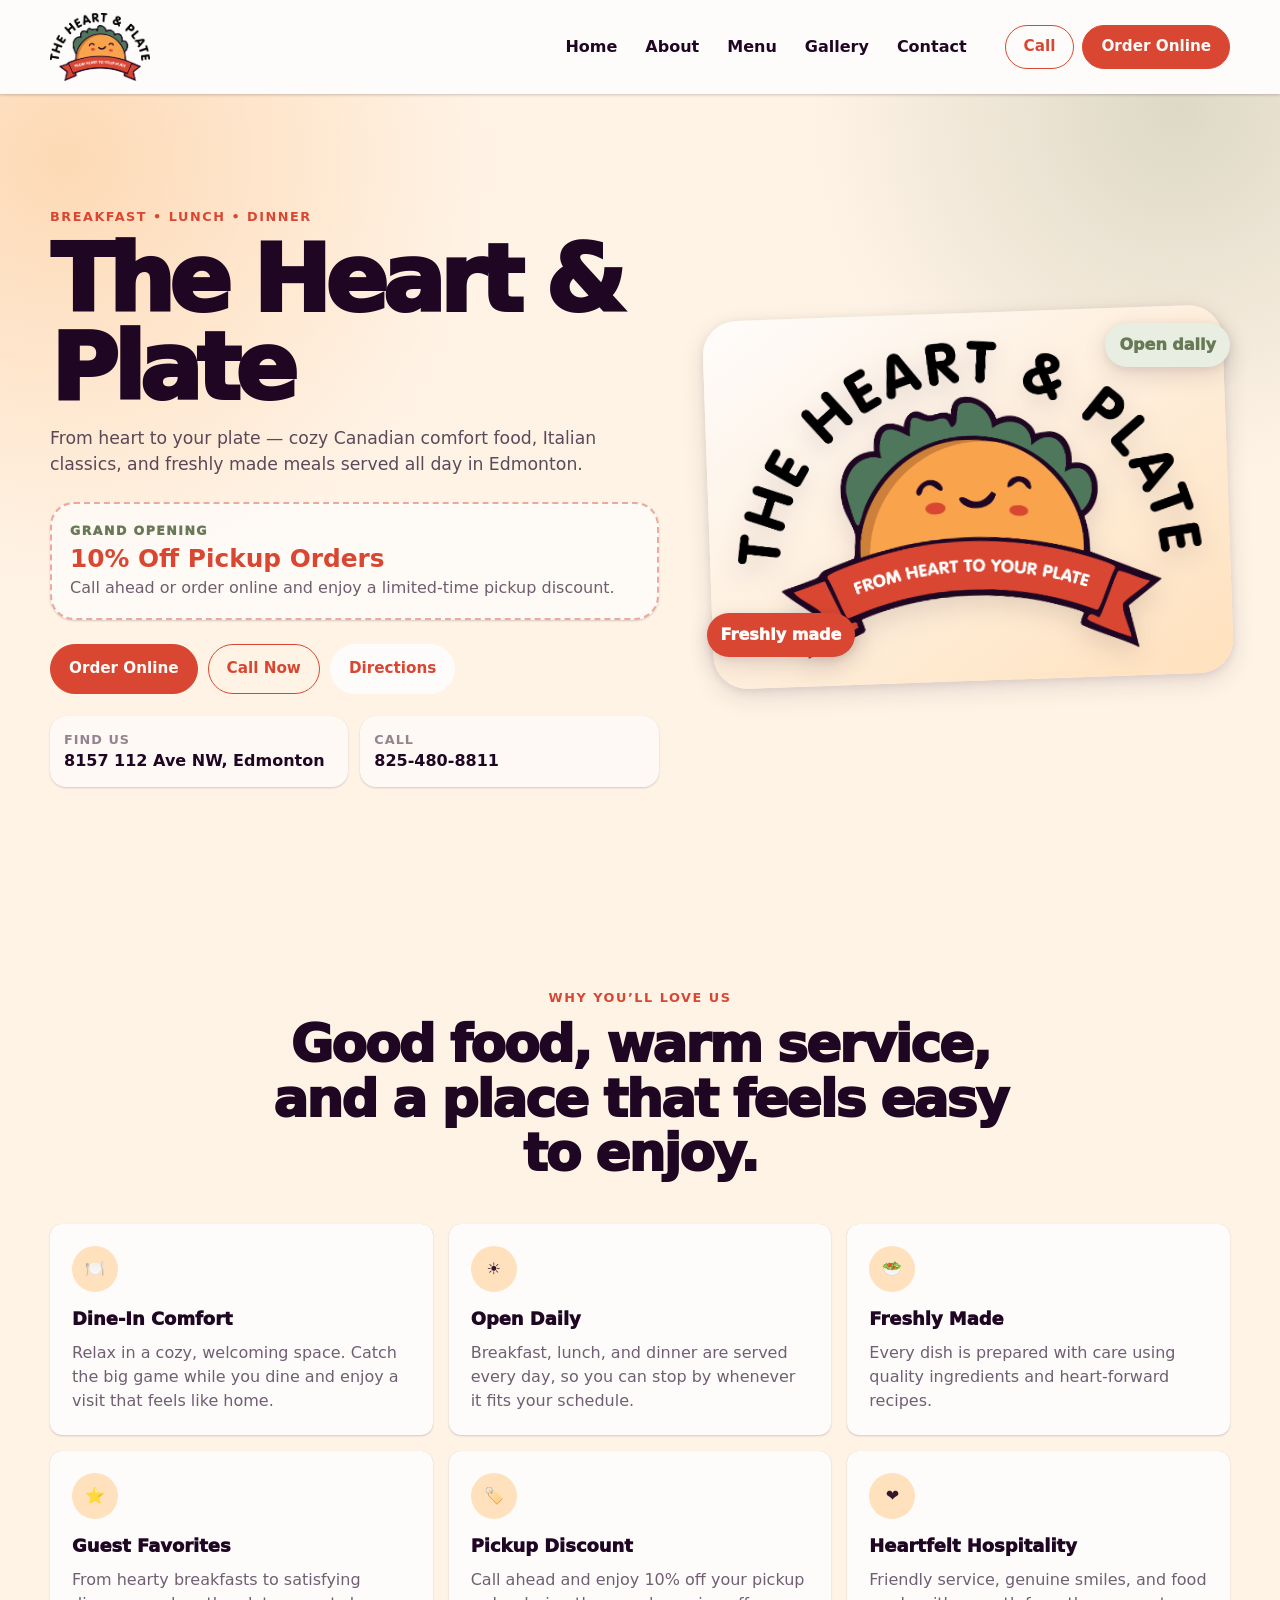
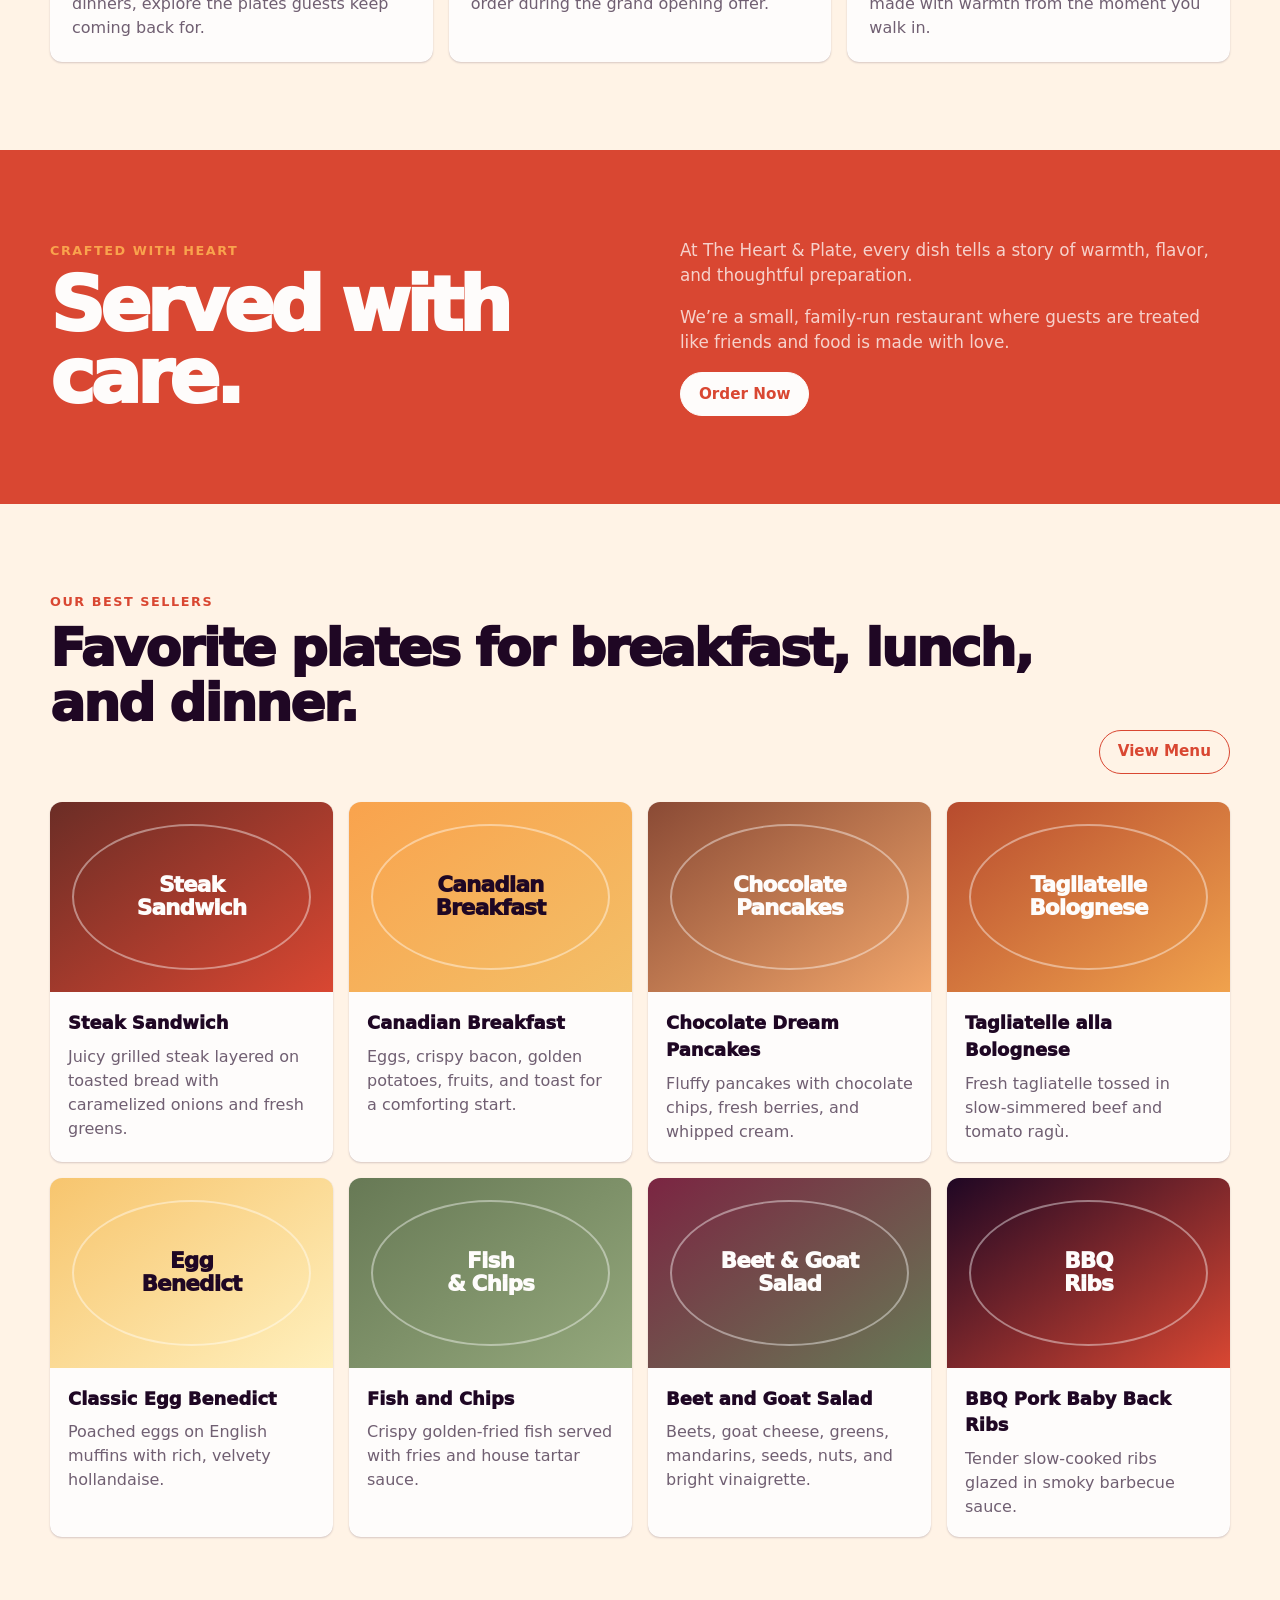
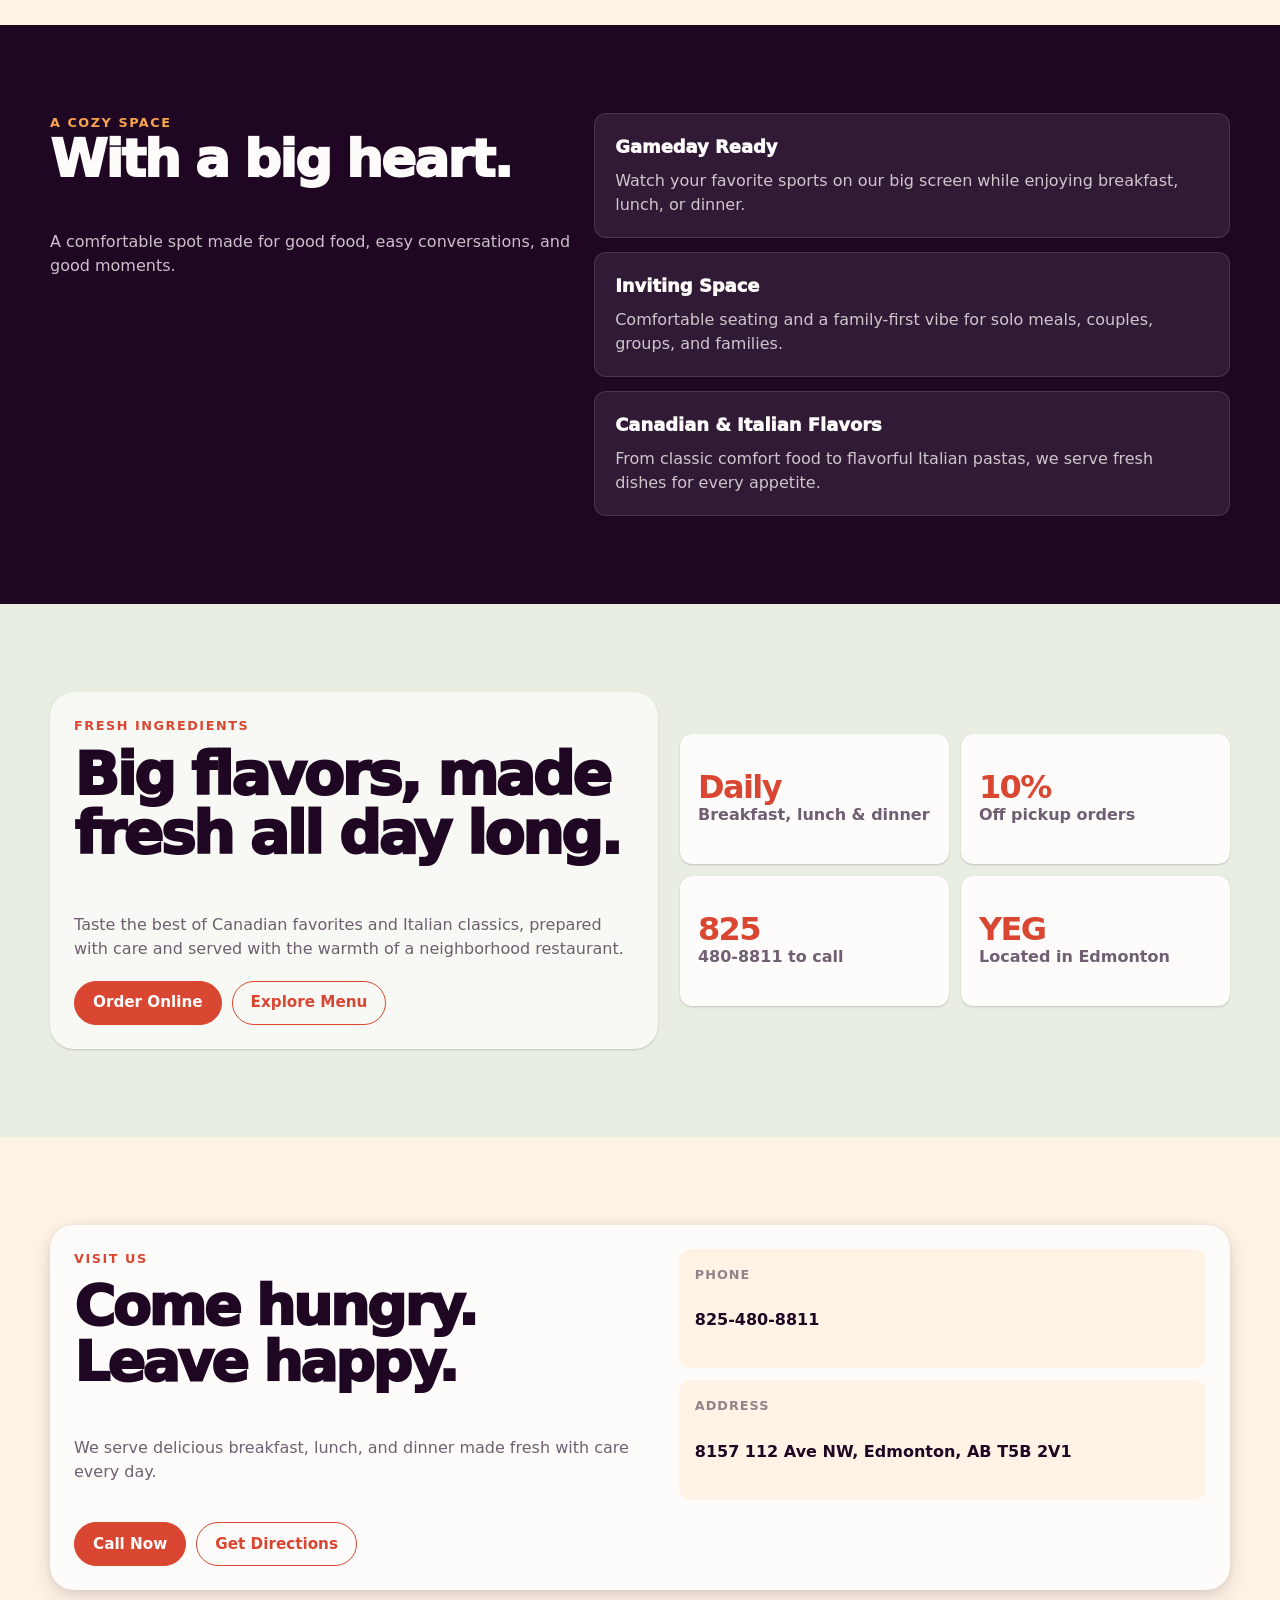
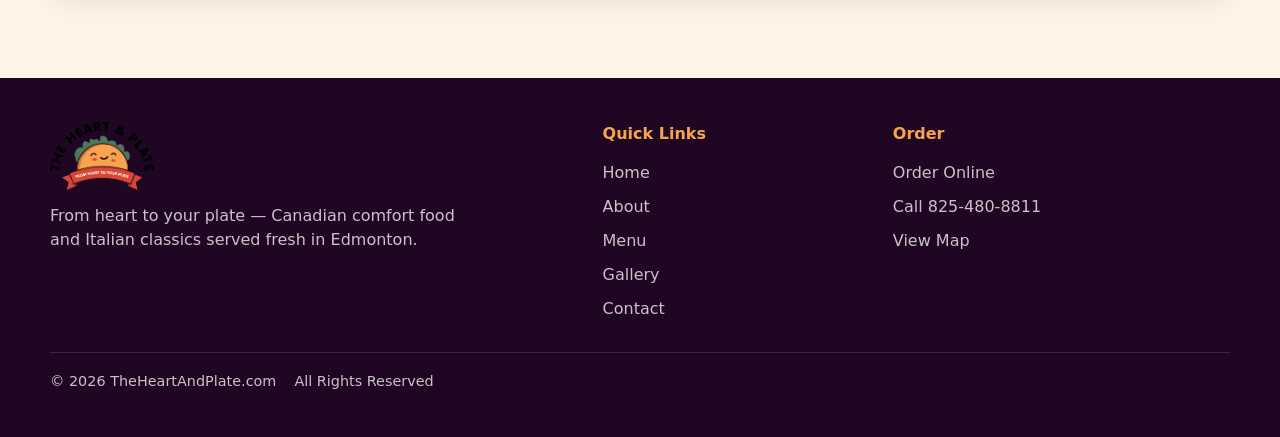
==== index.html @ 760242aa "Add files via upload" ====
<!doctype html>
<html lang="en">
<head>
  <meta charset="utf-8">
  <meta name="viewport" content="width=device-width, initial-scale=1">
  <title>The Heart & Plate | Breakfast, Lunch & Dinner in Edmonton</title>
  <meta name="description" content="The Heart & Plate is a warm family-run Edmonton restaurant serving breakfast, lunch, dinner, Canadian comfort food and Italian classics. Order online or call 825-480-8811.">
  <meta name="theme-color" content="#D94732">

  <meta property="og:title" content="The Heart & Plate | From Heart to Your Plate">
  <meta property="og:description" content="Breakfast, lunch and dinner made fresh daily in Edmonton. Enjoy 10% off pickup orders for our grand opening.">
  <meta property="og:type" content="website">
  <meta property="og:image" content="assets/logo.png">

  <link rel="icon" href="assets/logo.png">
  <link rel="preload" as="image" href="assets/logo.png">
  <link rel="stylesheet" href="styles.css">
  <script src="script.js" defer></script>

  <script type="application/ld+json">
  {
    "@context": "https://schema.org",
    "@type": "Restaurant",
    "name": "The Heart & Plate",
    "url": "https://theheartandplate.com/",
    "telephone": "+1-825-480-8811",
    "address": {
      "@type": "PostalAddress",
      "streetAddress": "8157 112 Ave NW",
      "addressLocality": "Edmonton",
      "addressRegion": "AB",
      "postalCode": "T5B 2V1",
      "addressCountry": "CA"
    },
    "servesCuisine": ["Canadian", "Italian", "Breakfast", "Lunch", "Dinner"],
    "priceRange": "$$"
  }
  </script>
</head>
<body>
  <a class="skip-link" href="#main">Skip to content</a>

  <header class="site-header" data-header>
    <div class="container header-inner">
      <a class="brand" href="index.html" aria-label="The Heart and Plate home">
        <img src="assets/logo.png" alt="The Heart and Plate logo" width="112" height="76">
      </a>

      <nav class="desktop-nav" aria-label="Primary navigation">
        <a href="index.html" aria-current="page">Home</a>
        <a href="about.html">About</a>
        <a href="menu.html">Menu</a>
        <a href="gallery.html">Gallery</a>
        <a href="contact.html">Contact</a>
      </nav>

      <div class="header-actions">
        <a class="btn btn-outline hide-sm" href="tel:+18254808811">Call</a>
        <a class="btn btn-primary" href="https://theheartandplate.com/oderonline/">Order Online</a>
      </div>

      <button class="menu-toggle" type="button" aria-label="Open menu" aria-controls="mobile-menu" aria-expanded="false" data-menu-toggle>
        <span></span>
        <span></span>
        <span></span>
      </button>
    </div>

    <nav class="mobile-menu" id="mobile-menu" aria-label="Mobile navigation" data-mobile-menu>
      <a href="index.html" aria-current="page">Home</a>
      <a href="about.html">About</a>
      <a href="menu.html">Menu</a>
      <a href="gallery.html">Gallery</a>
      <a href="contact.html">Contact</a>
      <div class="mobile-menu-actions">
        <a class="btn btn-primary" href="https://theheartandplate.com/oderonline/">Order Online</a>
        <a class="btn btn-dark" href="tel:+18254808811">Call 825-480-8811</a>
      </div>
    </nav>
  </header>

  <main id="main">
    <section class="hero section-pad" aria-labelledby="hero-title">
      <div class="container hero-grid">
        <div class="hero-copy">
          <p class="eyebrow">Breakfast • Lunch • Dinner</p>
          <h1 id="hero-title">The Heart & Plate</h1>
          <p class="hero-lead">From heart to your plate — cozy Canadian comfort food, Italian classics, and freshly made meals served all day in Edmonton.</p>

          <div class="hero-offer" aria-label="Grand opening offer">
            <span class="offer-kicker">Grand Opening</span>
            <strong>10% Off Pickup Orders</strong>
            <span>Call ahead or order online and enjoy a limited-time pickup discount.</span>
          </div>

          <div class="hero-ctas">
            <a class="btn btn-primary btn-lg" href="https://theheartandplate.com/oderonline/">Order Online</a>
            <a class="btn btn-outline btn-lg" href="tel:+18254808811">Call Now</a>
            <a class="btn btn-light btn-lg" href="https://www.google.com/maps/search/?api=1&query=8157%20112%20Ave%20NW%2C%20Edmonton%2C%20AB%20T5B%202V1" target="_blank" rel="noopener">Directions</a>
          </div>

          <div class="quick-info" aria-label="Restaurant details">
            <div>
              <span>Find us</span>
              <strong>8157 112 Ave NW, Edmonton</strong>
            </div>
            <div>
              <span>Call</span>
              <strong>825-480-8811</strong>
            </div>
          </div>
        </div>

        <div class="hero-art" aria-label="The Heart and Plate restaurant brand artwork">
          <div class="logo-card">
            <img src="assets/logo.png" alt="From Heart to Your Plate logo" width="520" height="350">
          </div>
          <div class="hero-chip chip-one">Freshly made</div>
          <div class="hero-chip chip-two">Open daily</div>
        </div>
      </div>
    </section>

    <section class="love section-pad" aria-labelledby="love-title">
      <div class="container">
        <div class="section-heading center">
          <p class="eyebrow">Why You’ll Love Us</p>
          <h2 id="love-title">Good food, warm service, and a place that feels easy to enjoy.</h2>
        </div>

        <div class="feature-grid">
          <article class="feature-card">
            <span class="icon-bubble">🍽️</span>
            <h3>Dine-In Comfort</h3>
            <p>Relax in a cozy, welcoming space. Catch the big game while you dine and enjoy a visit that feels like home.</p>
          </article>
          <article class="feature-card">
            <span class="icon-bubble">☀️</span>
            <h3>Open Daily</h3>
            <p>Breakfast, lunch, and dinner are served every day, so you can stop by whenever it fits your schedule.</p>
          </article>
          <article class="feature-card">
            <span class="icon-bubble">🥗</span>
            <h3>Freshly Made</h3>
            <p>Every dish is prepared with care using quality ingredients and heart-forward recipes.</p>
          </article>
          <article class="feature-card">
            <span class="icon-bubble">⭐</span>
            <h3>Guest Favorites</h3>
            <p>From hearty breakfasts to satisfying dinners, explore the plates guests keep coming back for.</p>
          </article>
          <article class="feature-card">
            <span class="icon-bubble">🏷️</span>
            <h3>Pickup Discount</h3>
            <p>Call ahead and enjoy 10% off your pickup order during the grand opening offer.</p>
          </article>
          <article class="feature-card">
            <span class="icon-bubble">❤️</span>
            <h3>Heartfelt Hospitality</h3>
            <p>Friendly service, genuine smiles, and food made with warmth from the moment you walk in.</p>
          </article>
        </div>
      </div>
    </section>

    <section class="story-band section-pad" aria-labelledby="story-title">
      <div class="container story-grid">
        <div>
          <p class="eyebrow light">Crafted with heart</p>
          <h2 id="story-title">Served with care.</h2>
        </div>
        <div class="story-copy">
          <p>At The Heart & Plate, every dish tells a story of warmth, flavor, and thoughtful preparation.</p>
          <p>We’re a small, family-run restaurant where guests are treated like friends and food is made with love.</p>
          <a class="btn btn-on-red" href="https://theheartandplate.com/oderonline/">Order Now</a>
        </div>
      </div>
    </section>

    <section class="best-sellers section-pad" aria-labelledby="best-title">
      <div class="container">
        <div class="section-heading split">
          <div>
            <p class="eyebrow">Our Best Sellers</p>
            <h2 id="best-title">Favorite plates for breakfast, lunch, and dinner.</h2>
          </div>
          <a class="btn btn-outline" href="menu.html">View Menu</a>
        </div>

        <div class="menu-grid">
          <article class="menu-card">
            <div class="food-photo food-steak" role="img" aria-label="Steak sandwich illustration"><span>Steak<br>Sandwich</span></div>
            <div class="menu-card-body"><h3>Steak Sandwich</h3><p>Juicy grilled steak layered on toasted bread with caramelized onions and fresh greens.</p></div>
          </article>
          <article class="menu-card">
            <div class="food-photo food-breakfast" role="img" aria-label="Canadian breakfast illustration"><span>Canadian<br>Breakfast</span></div>
            <div class="menu-card-body"><h3>Canadian Breakfast</h3><p>Eggs, crispy bacon, golden potatoes, fruits, and toast for a comforting start.</p></div>
          </article>
          <article class="menu-card">
            <div class="food-photo food-pancakes" role="img" aria-label="Chocolate dream pancakes illustration"><span>Chocolate<br>Pancakes</span></div>
            <div class="menu-card-body"><h3>Chocolate Dream Pancakes</h3><p>Fluffy pancakes with chocolate chips, fresh berries, and whipped cream.</p></div>
          </article>
          <article class="menu-card">
            <div class="food-photo food-pasta" role="img" aria-label="Tagliatelle alla Bolognese illustration"><span>Tagliatelle<br>Bolognese</span></div>
            <div class="menu-card-body"><h3>Tagliatelle alla Bolognese</h3><p>Fresh tagliatelle tossed in slow-simmered beef and tomato ragù.</p></div>
          </article>
          <article class="menu-card">
            <div class="food-photo food-eggs" role="img" aria-label="Classic egg benedict illustration"><span>Egg<br>Benedict</span></div>
            <div class="menu-card-body"><h3>Classic Egg Benedict</h3><p>Poached eggs on English muffins with rich, velvety hollandaise.</p></div>
          </article>
          <article class="menu-card">
            <div class="food-photo food-fish" role="img" aria-label="Fish and chips illustration"><span>Fish<br>& Chips</span></div>
            <div class="menu-card-body"><h3>Fish and Chips</h3><p>Crispy golden-fried fish served with fries and house tartar sauce.</p></div>
          </article>
          <article class="menu-card">
            <div class="food-photo food-salad" role="img" aria-label="Beet and goat salad illustration"><span>Beet & Goat<br>Salad</span></div>
            <div class="menu-card-body"><h3>Beet and Goat Salad</h3><p>Beets, goat cheese, greens, mandarins, seeds, nuts, and bright vinaigrette.</p></div>
          </article>
          <article class="menu-card">
            <div class="food-photo food-ribs" role="img" aria-label="BBQ pork baby back ribs illustration"><span>BBQ<br>Ribs</span></div>
            <div class="menu-card-body"><h3>BBQ Pork Baby Back Ribs</h3><p>Tender slow-cooked ribs glazed in smoky barbecue sauce.</p></div>
          </article>
        </div>
      </div>
    </section>

    <section class="cozy section-pad" aria-labelledby="cozy-title">
      <div class="container cozy-grid">
        <div class="section-heading cozy-heading">
          <p class="eyebrow light">A cozy space</p>
          <h2 id="cozy-title">With a big heart.</h2>
          <p>A comfortable spot made for good food, easy conversations, and good moments.</p>
        </div>
        <div class="cozy-cards">
          <article>
            <h3>Gameday Ready</h3>
            <p>Watch your favorite sports on our big screen while enjoying breakfast, lunch, or dinner.</p>
          </article>
          <article>
            <h3>Inviting Space</h3>
            <p>Comfortable seating and a family-first vibe for solo meals, couples, groups, and families.</p>
          </article>
          <article>
            <h3>Canadian & Italian Flavors</h3>
            <p>From classic comfort food to flavorful Italian pastas, we serve fresh dishes for every appetite.</p>
          </article>
        </div>
      </div>
    </section>

    <section class="fresh section-pad" aria-labelledby="fresh-title">
      <div class="container fresh-grid">
        <div class="fresh-panel">
          <p class="eyebrow">Fresh Ingredients</p>
          <h2 id="fresh-title">Big flavors, made fresh all day long.</h2>
          <p>Taste the best of Canadian favorites and Italian classics, prepared with care and served with the warmth of a neighborhood restaurant.</p>
          <div class="fresh-actions">
            <a class="btn btn-primary" href="https://theheartandplate.com/oderonline/">Order Online</a>
            <a class="btn btn-outline" href="menu.html">Explore Menu</a>
          </div>
        </div>
        <div class="fresh-stat-grid" aria-label="Restaurant highlights">
          <div><strong>Daily</strong><span>Breakfast, lunch & dinner</span></div>
          <div><strong>10%</strong><span>Off pickup orders</span></div>
          <div><strong>825</strong><span>480-8811 to call</span></div>
          <div><strong>YEG</strong><span>Located in Edmonton</span></div>
        </div>
      </div>
    </section>

    <section class="contact section-pad" aria-labelledby="contact-title">
      <div class="container contact-card">
        <div>
          <p class="eyebrow">Visit us</p>
          <h2 id="contact-title">Come hungry. Leave happy.</h2>
          <p>We serve delicious breakfast, lunch, and dinner made fresh with care every day.</p>
        </div>
        <div class="contact-details">
          <a href="tel:+18254808811"><span>Phone</span><strong>825-480-8811</strong></a>
          <a href="https://www.google.com/maps/search/?api=1&query=8157%20112%20Ave%20NW%2C%20Edmonton%2C%20AB%20T5B%202V1" target="_blank" rel="noopener"><span>Address</span><strong>8157 112 Ave NW, Edmonton, AB T5B 2V1</strong></a>
        </div>
        <div class="contact-actions">
          <a class="btn btn-primary" href="tel:+18254808811">Call Now</a>
          <a class="btn btn-outline" href="https://www.google.com/maps/search/?api=1&query=8157%20112%20Ave%20NW%2C%20Edmonton%2C%20AB%20T5B%202V1" target="_blank" rel="noopener">Get Directions</a>
        </div>
      </div>
    </section>
  </main>

  <footer class="site-footer">
    <div class="container footer-grid">
      <div>
        <img class="footer-logo" src="assets/logo.png" alt="The Heart and Plate logo" width="112" height="76" loading="lazy">
        <p>From heart to your plate — Canadian comfort food and Italian classics served fresh in Edmonton.</p>
      </div>
      <div>
        <h2>Quick Links</h2>
        <a href="index.html">Home</a>
        <a href="about.html">About</a>
        <a href="menu.html">Menu</a>
        <a href="gallery.html">Gallery</a>
        <a href="contact.html">Contact</a>
      </div>
      <div>
        <h2>Order</h2>
        <a href="https://theheartandplate.com/oderonline/">Order Online</a>
        <a href="tel:+18254808811">Call 825-480-8811</a>
        <a href="https://www.google.com/maps/search/?api=1&query=8157%20112%20Ave%20NW%2C%20Edmonton%2C%20AB%20T5B%202V1" target="_blank" rel="noopener">View Map</a>
      </div>
    </div>
    <div class="container footer-bottom">
      <span>© <span data-year></span> TheHeartAndPlate.com</span>
      <span>All Rights Reserved</span>
    </div>
  </footer>

  <div class="mobile-cta" aria-label="Quick mobile actions">
    <a href="tel:+18254808811">Call</a>
    <a class="mobile-cta-primary" href="https://theheartandplate.com/oderonline/">Order</a>
    <a href="https://www.google.com/maps/search/?api=1&query=8157%20112%20Ave%20NW%2C%20Edmonton%2C%20AB%20T5B%202V1" target="_blank" rel="noopener">Directions</a>
  </div>
</body>
</html>
---- styles.css ----
:root {
  --ribbon-red: #D94732;
  --ribbon-red-dark: #BF3828;
  --taco-orange: #F9A34D;
  --toasted-orange: #DD8C38;
  --soft-taco: #FFE1BD;
  --deep-plum: #1F0724;
  --leaf-green: #677955;
  --fresh-mint: #E8EFE2;
  --plate-cream: #FFF3E6;
  --warm-white: #FEFCFB;
  --text-main: rgba(31, 7, 36, 0.92);
  --text-soft: rgba(31, 7, 36, 0.64);
  --text-muted: rgba(31, 7, 36, 0.48);
  --white-soft: rgba(255, 252, 251, 0.76);
  --radius-card: 12px;
  --radius-large: 24px;
  --radius-pill: 50px;
  --shadow-card: 0 0 0.5px rgba(31, 7, 36, 0.16), 0 1px 2px rgba(31, 7, 36, 0.18);
  --shadow-lift: 0 8px 24px rgba(31, 7, 36, 0.12), 0 2px 8px rgba(31, 7, 36, 0.08);
  --shadow-header: 0 1px 3px rgba(31, 7, 36, 0.10), 0 2px 2px rgba(31, 7, 36, 0.06), 0 0 2px rgba(31, 7, 36, 0.07);
  --container: 1180px;
  --gutter: 16px;
  --header-height: 72px;
}

* { box-sizing: border-box; }
html { scroll-behavior: smooth; }
body {
  margin: 0;
  font-family: "Nunito Sans", Inter, ui-sans-serif, system-ui, -apple-system, BlinkMacSystemFont, "Segoe UI", sans-serif;
  color: var(--text-main);
  background: var(--plate-cream);
  line-height: 1.5;
  padding-bottom: 74px;
}
img { max-width: 100%; height: auto; display: block; }
a { color: inherit; text-decoration: none; }
p, h1, h2, h3 { margin-top: 0; }
p { color: var(--text-soft); }

.skip-link {
  position: fixed;
  top: 10px;
  left: 10px;
  z-index: 999;
  background: var(--deep-plum);
  color: var(--warm-white);
  padding: 10px 14px;
  border-radius: 8px;
  transform: translateY(-130%);
}
.skip-link:focus { transform: translateY(0); }

.container { width: min(100% - (var(--gutter) * 2), var(--container)); margin-inline: auto; }
.section-pad { padding: 56px 0; }
.center { text-align: center; max-width: 760px; margin-inline: auto; }
.eyebrow {
  margin: 0 0 10px;
  color: var(--ribbon-red);
  font-size: 0.8rem;
  font-weight: 900;
  letter-spacing: 0.12em;
  text-transform: uppercase;
}
.eyebrow.light { color: var(--taco-orange); }

.site-header {
  position: sticky;
  top: 0;
  z-index: 100;
  background: rgba(254, 252, 251, 0.94);
  backdrop-filter: blur(10px);
  box-shadow: var(--shadow-header);
}
.header-inner {
  min-height: var(--header-height);
  display: flex;
  align-items: center;
  justify-content: space-between;
  gap: 14px;
}
.brand { display: inline-flex; align-items: center; flex: 0 0 auto; }
.brand img { width: 88px; height: auto; }
.desktop-nav, .header-actions { display: none; }
.menu-toggle {
  width: 46px;
  height: 46px;
  border: 1px solid rgba(31, 7, 36, 0.14);
  border-radius: 50%;
  background: var(--warm-white);
  display: grid;
  place-content: center;
  gap: 5px;
  box-shadow: var(--shadow-card);
  cursor: pointer;
}
.menu-toggle span {
  display: block;
  width: 20px;
  height: 2px;
  border-radius: 99px;
  background: var(--deep-plum);
  transition: transform 0.2s ease, opacity 0.2s ease;
}
.menu-toggle[aria-expanded="true"] span:nth-child(1) { transform: translateY(7px) rotate(45deg); }
.menu-toggle[aria-expanded="true"] span:nth-child(2) { opacity: 0; }
.menu-toggle[aria-expanded="true"] span:nth-child(3) { transform: translateY(-7px) rotate(-45deg); }
.mobile-menu {
  display: grid;
  gap: 6px;
  max-height: 0;
  overflow: hidden;
  padding: 0 var(--gutter);
  background: var(--warm-white);
  transition: max-height 0.28s ease, padding 0.28s ease;
}
.mobile-menu.is-open { max-height: 560px; padding-block: 12px 20px; }
.mobile-menu a {
  min-height: 46px;
  display: flex;
  align-items: center;
  border-radius: 14px;
  padding: 12px 14px;
  font-weight: 900;
  color: var(--deep-plum);
}
.mobile-menu > a:hover { background: var(--soft-taco); }
.mobile-menu-actions { display: grid; gap: 10px; margin-top: 8px; }

.btn {
  min-height: 44px;
  display: inline-flex;
  align-items: center;
  justify-content: center;
  gap: 8px;
  padding: 10px 18px;
  border-radius: var(--radius-pill);
  border: 1.5px solid transparent;
  font-size: 0.95rem;
  font-weight: 900;
  line-height: 1;
  transition: transform 0.2s ease, background-color 0.2s ease, border-color 0.2s ease, color 0.2s ease;
  cursor: pointer;
  white-space: nowrap;
}
.btn:active { transform: scale(0.95); }
.btn-primary { background: var(--ribbon-red); color: var(--warm-white); border-color: var(--ribbon-red); }
.btn-primary:hover { background: var(--ribbon-red-dark); border-color: var(--ribbon-red-dark); }
.btn-outline { background: transparent; color: var(--ribbon-red); border-color: var(--ribbon-red); }
.btn-outline:hover { background: var(--soft-taco); }
.btn-dark { background: var(--deep-plum); color: var(--warm-white); border-color: var(--deep-plum); }
.btn-light, .btn-on-red { background: var(--warm-white); color: var(--ribbon-red); border-color: var(--warm-white); }
.btn-lg { width: 100%; min-height: 50px; }

.hero {
  position: relative;
  overflow: hidden;
  background:
    radial-gradient(circle at 5% 8%, rgba(249, 163, 77, 0.32), transparent 30%),
    radial-gradient(circle at 92% 2%, rgba(103, 121, 85, 0.22), transparent 26%),
    var(--plate-cream);
}
.hero-grid { display: grid; gap: 34px; align-items: center; }
.hero h1 {
  margin-bottom: 14px;
  color: var(--deep-plum);
  font-size: clamp(2.7rem, 12vw, 5rem);
  line-height: 0.95;
  letter-spacing: -0.06em;
  font-weight: 1000;
}
.hero-lead { max-width: 630px; font-size: 1.08rem; color: rgba(31, 7, 36, 0.72); }
.hero-offer {
  margin: 24px 0;
  padding: 18px;
  border: 2px dashed rgba(217, 71, 50, 0.45);
  border-radius: var(--radius-large);
  background: rgba(254, 252, 251, 0.72);
  box-shadow: var(--shadow-card);
}
.offer-kicker { display: block; color: var(--leaf-green); font-weight: 1000; text-transform: uppercase; font-size: 0.78rem; letter-spacing: 0.12em; }
.hero-offer strong { display: block; margin: 4px 0; color: var(--ribbon-red); font-size: 1.55rem; line-height: 1.1; }
.hero-offer span:last-child { color: var(--text-soft); }
.hero-ctas { display: grid; gap: 10px; }
.quick-info {
  margin-top: 22px;
  display: grid;
  gap: 12px;
}
.quick-info div {
  padding: 14px;
  border-radius: 16px;
  background: rgba(254, 252, 251, 0.7);
  box-shadow: var(--shadow-card);
}
.quick-info span { display: block; color: var(--text-muted); font-weight: 900; font-size: 0.8rem; text-transform: uppercase; letter-spacing: 0.08em; }
.quick-info strong { color: var(--deep-plum); }
.hero-art { position: relative; min-height: 330px; display: grid; place-items: center; }
.logo-card {
  width: min(100%, 520px);
  border-radius: 34px;
  padding: 28px;
  background: linear-gradient(145deg, var(--warm-white), var(--soft-taco));
  box-shadow: var(--shadow-lift);
  transform: rotate(-2deg);
}
.logo-card img { filter: drop-shadow(0 10px 12px rgba(31, 7, 36, 0.12)); }
.hero-chip {
  position: absolute;
  border-radius: var(--radius-pill);
  padding: 10px 14px;
  font-weight: 1000;
  box-shadow: var(--shadow-lift);
}
.chip-one { left: 0; bottom: 24px; background: var(--ribbon-red); color: var(--warm-white); }
.chip-two { right: 0; top: 10px; background: var(--fresh-mint); color: var(--leaf-green); }

.section-heading h2 {
  color: var(--deep-plum);
  font-size: clamp(1.9rem, 5vw, 3.25rem);
  line-height: 1.05;
  letter-spacing: -0.04em;
  font-weight: 1000;
}
.feature-grid, .menu-grid { display: grid; gap: 16px; }
.feature-card {
  padding: 22px;
  background: var(--warm-white);
  border-radius: var(--radius-card);
  box-shadow: var(--shadow-card);
}
.icon-bubble {
  width: 46px;
  height: 46px;
  display: grid;
  place-items: center;
  margin-bottom: 14px;
  border-radius: 50%;
  background: var(--soft-taco);
}
.feature-card h3, .menu-card h3, .cozy h3 { color: var(--deep-plum); margin-bottom: 8px; font-size: 1.12rem; font-weight: 1000; }
.feature-card p, .menu-card p, .cozy p { margin-bottom: 0; }

.story-band {
  background: var(--ribbon-red);
  color: var(--warm-white);
}
.story-grid { display: grid; gap: 22px; align-items: center; }
.story-band h2 {
  margin-bottom: 0;
  color: var(--warm-white);
  font-size: clamp(2.4rem, 10vw, 4.7rem);
  line-height: 0.95;
  letter-spacing: -0.06em;
  font-weight: 1000;
}
.story-copy p { color: var(--white-soft); font-size: 1.05rem; }

.split { display: grid; gap: 18px; margin-bottom: 28px; }
.menu-card {
  overflow: hidden;
  background: var(--warm-white);
  border-radius: var(--radius-card);
  box-shadow: var(--shadow-card);
}
.food-photo {
  min-height: 178px;
  display: grid;
  place-items: center;
  padding: 18px;
  text-align: center;
  color: var(--warm-white);
  font-weight: 1000;
  font-size: 1.35rem;
  line-height: 1.05;
  letter-spacing: -0.04em;
  isolation: isolate;
  position: relative;
}
.food-photo::before {
  content: "";
  position: absolute;
  inset: 22px;
  border-radius: 50%;
  border: 2px solid rgba(255,255,255,0.42);
  z-index: -1;
}
.food-steak { background: linear-gradient(145deg, #6b2d26, var(--ribbon-red)); }
.food-breakfast { background: linear-gradient(145deg, var(--taco-orange), #f3bf68); color: var(--deep-plum); }
.food-pancakes { background: linear-gradient(145deg, #8a4a35, #f1a66b); }
.food-pasta { background: linear-gradient(145deg, #b74b2e, #f0a24d); }
.food-eggs { background: linear-gradient(145deg, #f7c56e, #fff0bd); color: var(--deep-plum); }
.food-fish { background: linear-gradient(145deg, var(--leaf-green), #94a87c); }
.food-salad { background: linear-gradient(145deg, #7b2542, var(--leaf-green)); }
.food-ribs { background: linear-gradient(145deg, var(--deep-plum), var(--ribbon-red)); }
.menu-card-body { padding: 18px; }

.cozy { background: var(--deep-plum); color: var(--warm-white); }
.cozy-heading h2, .cozy-heading p, .cozy h3 { color: var(--warm-white); }
.cozy-heading p { color: var(--white-soft); }
.cozy-grid { display: grid; gap: 24px; }
.cozy-cards { display: grid; gap: 14px; }
.cozy-cards article {
  padding: 20px;
  border-radius: var(--radius-card);
  background: rgba(255, 252, 251, 0.08);
  border: 1px solid rgba(255, 252, 251, 0.12);
}
.cozy-cards p { color: var(--white-soft); }

.fresh { background: var(--fresh-mint); }
.fresh-grid { display: grid; gap: 22px; align-items: center; }
.fresh-panel {
  padding: 24px;
  background: rgba(254, 252, 251, 0.74);
  border-radius: var(--radius-large);
  box-shadow: var(--shadow-card);
}
.fresh-panel h2 { color: var(--deep-plum); font-size: clamp(2rem, 8vw, 3.7rem); line-height: 1; letter-spacing: -0.05em; font-weight: 1000; }
.fresh-actions { display: grid; gap: 10px; margin-top: 20px; }
.fresh-stat-grid { display: grid; grid-template-columns: 1fr 1fr; gap: 12px; }
.fresh-stat-grid div {
  min-height: 130px;
  display: grid;
  align-content: center;
  padding: 18px;
  border-radius: var(--radius-card);
  background: var(--warm-white);
  box-shadow: var(--shadow-card);
}
.fresh-stat-grid strong { display: block; color: var(--ribbon-red); font-size: 2rem; line-height: 1; letter-spacing: -0.05em; }
.fresh-stat-grid span { color: var(--text-soft); font-weight: 800; }

.contact-card {
  display: grid;
  gap: 22px;
  padding: 24px;
  border-radius: var(--radius-large);
  background: var(--warm-white);
  box-shadow: var(--shadow-lift);
}
.contact-card h2 { color: var(--deep-plum); font-size: clamp(2rem, 8vw, 3.5rem); line-height: 1; letter-spacing: -0.05em; font-weight: 1000; }
.contact-details { display: grid; gap: 12px; }
.contact-details a {
  display: grid;
  gap: 4px;
  padding: 16px;
  border-radius: var(--radius-card);
  background: var(--plate-cream);
}
.contact-details span { color: var(--text-muted); font-size: 0.8rem; font-weight: 900; text-transform: uppercase; letter-spacing: 0.08em; }
.contact-details strong { color: var(--deep-plum); }
.contact-actions { display: grid; gap: 10px; }

.site-footer {
  padding: 44px 0 96px;
  background: var(--deep-plum);
  color: var(--warm-white);
}
.footer-grid { display: grid; gap: 28px; }
.footer-logo { width: 104px; margin-bottom: 12px; }
.site-footer p { color: var(--white-soft); max-width: 420px; }
.site-footer h2 { margin: 0 0 10px; color: var(--taco-orange); font-size: 1rem; }
.site-footer a { display: block; padding: 5px 0; color: var(--white-soft); }
.site-footer a:hover { color: var(--warm-white); }
.footer-bottom {
  margin-top: 26px;
  padding-top: 18px;
  border-top: 1px solid rgba(255, 252, 251, 0.12);
  display: flex;
  flex-wrap: wrap;
  gap: 8px 18px;
  color: var(--white-soft);
  font-size: 0.9rem;
}

.mobile-cta {
  position: fixed;
  left: 10px;
  right: 10px;
  bottom: 10px;
  z-index: 120;
  display: grid;
  grid-template-columns: 1fr 1.15fr 1fr;
  gap: 8px;
  padding: 8px;
  background: rgba(254, 252, 251, 0.94);
  border: 1px solid rgba(31, 7, 36, 0.12);
  border-radius: 22px;
  box-shadow: 0 0 6px rgba(31, 7, 36, 0.22), 0 8px 18px rgba(31, 7, 36, 0.18);
  backdrop-filter: blur(12px);
}
.mobile-cta a {
  min-height: 48px;
  display: flex;
  align-items: center;
  justify-content: center;
  border-radius: var(--radius-pill);
  color: var(--deep-plum);
  font-weight: 1000;
}
.mobile-cta-primary { background: var(--ribbon-red); color: var(--warm-white) !important; }

@media (min-width: 480px) {
  :root { --gutter: 20px; }
  .hero-ctas, .fresh-actions, .contact-actions { grid-template-columns: repeat(3, auto); justify-content: start; }
  .hero-ctas .btn, .fresh-actions .btn, .contact-actions .btn { width: auto; }
  .quick-info { grid-template-columns: repeat(2, 1fr); }
}

@media (min-width: 768px) {
  :root { --gutter: 28px; --header-height: 82px; }
  body { padding-bottom: 0; }
  .section-pad { padding: 76px 0; }
  .brand img { width: 100px; }
  .hero-grid, .story-grid, .fresh-grid, .contact-card { grid-template-columns: 1.05fr 0.95fr; }
  .feature-grid { grid-template-columns: repeat(2, 1fr); }
  .menu-grid { grid-template-columns: repeat(2, 1fr); }
  .split { grid-template-columns: 1fr auto; align-items: end; }
  .cozy-grid { grid-template-columns: 0.9fr 1.1fr; }
  .mobile-cta { display: none; }
  .site-footer { padding-bottom: 44px; }
  .footer-grid { grid-template-columns: 1.4fr 0.7fr 0.9fr; }
}

@media (min-width: 1024px) {
  :root { --gutter: 40px; --header-height: 94px; }
  .menu-toggle, .mobile-menu { display: none; }
  .desktop-nav, .header-actions { display: flex; align-items: center; }
  .desktop-nav { gap: 4px; margin-left: auto; }
  .desktop-nav a {
    min-height: 44px;
    display: inline-flex;
    align-items: center;
    padding: 10px 12px;
    border-radius: var(--radius-pill);
    color: var(--deep-plum);
    font-weight: 900;
  }
  .desktop-nav a:hover { background: var(--soft-taco); color: var(--ribbon-red); }
  .header-actions { gap: 8px; margin-left: 12px; }
  .hero-grid { grid-template-columns: 1fr 0.86fr; gap: 48px; }
  .feature-grid { grid-template-columns: repeat(3, 1fr); }
  .menu-grid { grid-template-columns: repeat(4, 1fr); }
  .food-photo { min-height: 190px; }
  .fresh-stat-grid { grid-template-columns: repeat(2, 1fr); }
}

@media (min-width: 1280px) {
  .section-pad { padding: 88px 0; }
  .hero { min-height: calc(100vh - var(--header-height)); display: grid; align-items: center; }
  .hero h1 { font-size: 5.8rem; }
}

@media (max-width: 359px) {
  .brand img { width: 76px; }
  .hero h1 { font-size: 2.35rem; }
  .mobile-cta { left: 6px; right: 6px; gap: 5px; padding: 6px; }
  .mobile-cta a { font-size: 0.82rem; min-height: 44px; }
  .fresh-stat-grid { grid-template-columns: 1fr; }
}

@media (prefers-reduced-motion: reduce) {
  *, *::before, *::after {
    animation-duration: 0.01ms !important;
    animation-iteration-count: 1 !important;
    scroll-behavior: auto !important;
    transition-duration: 0.01ms !important;
  }
}
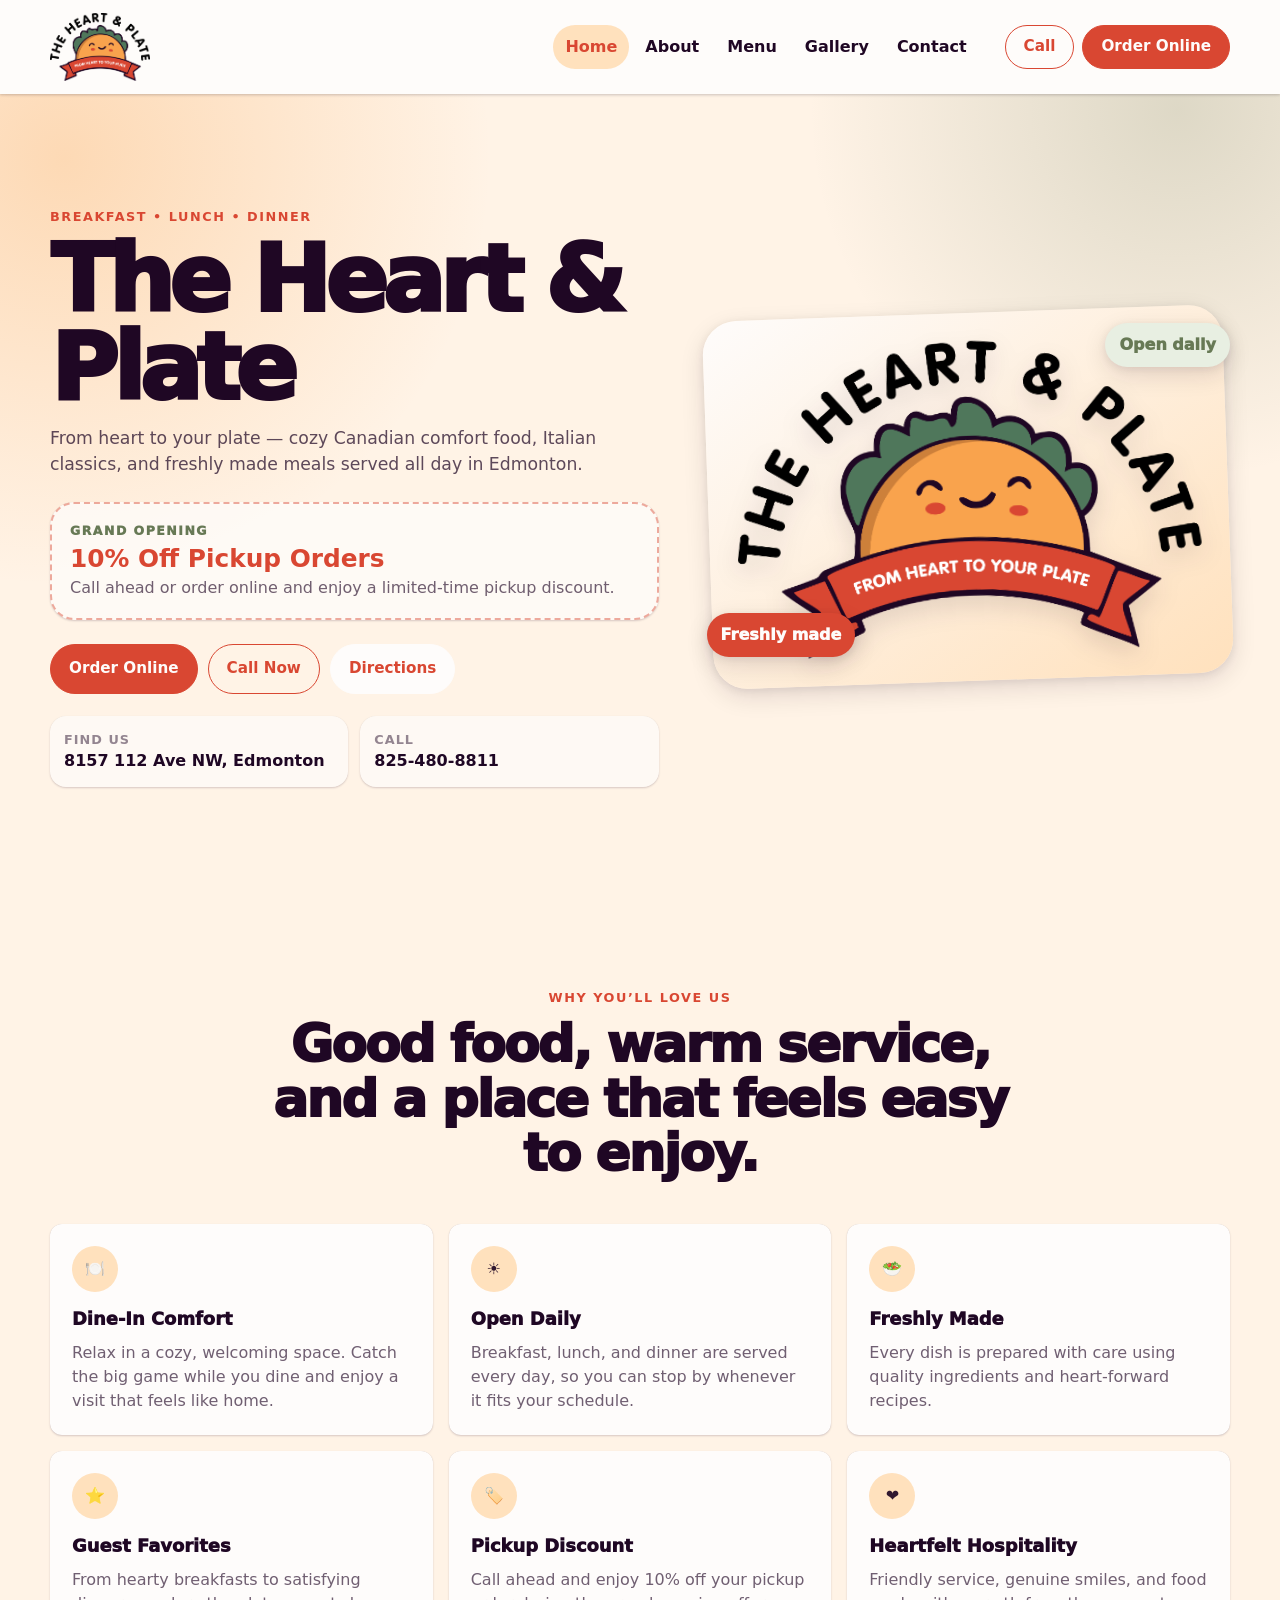
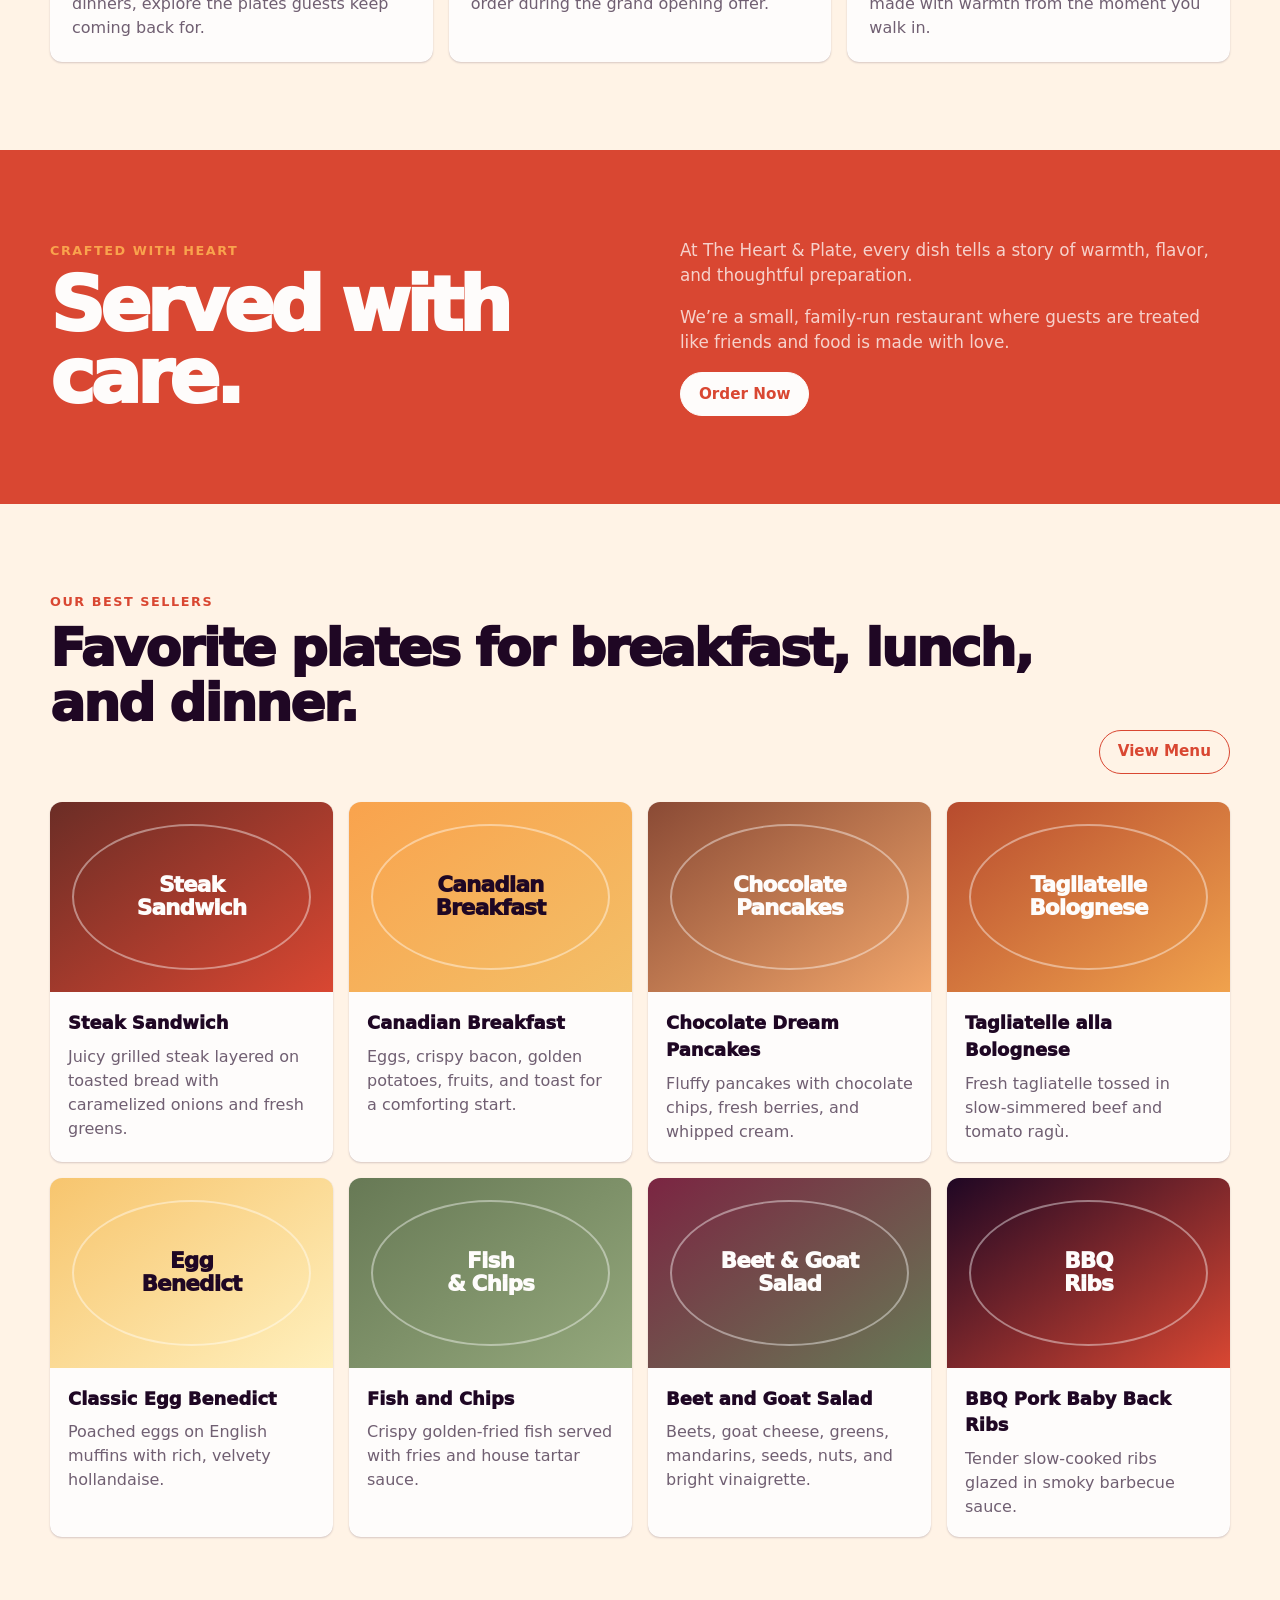
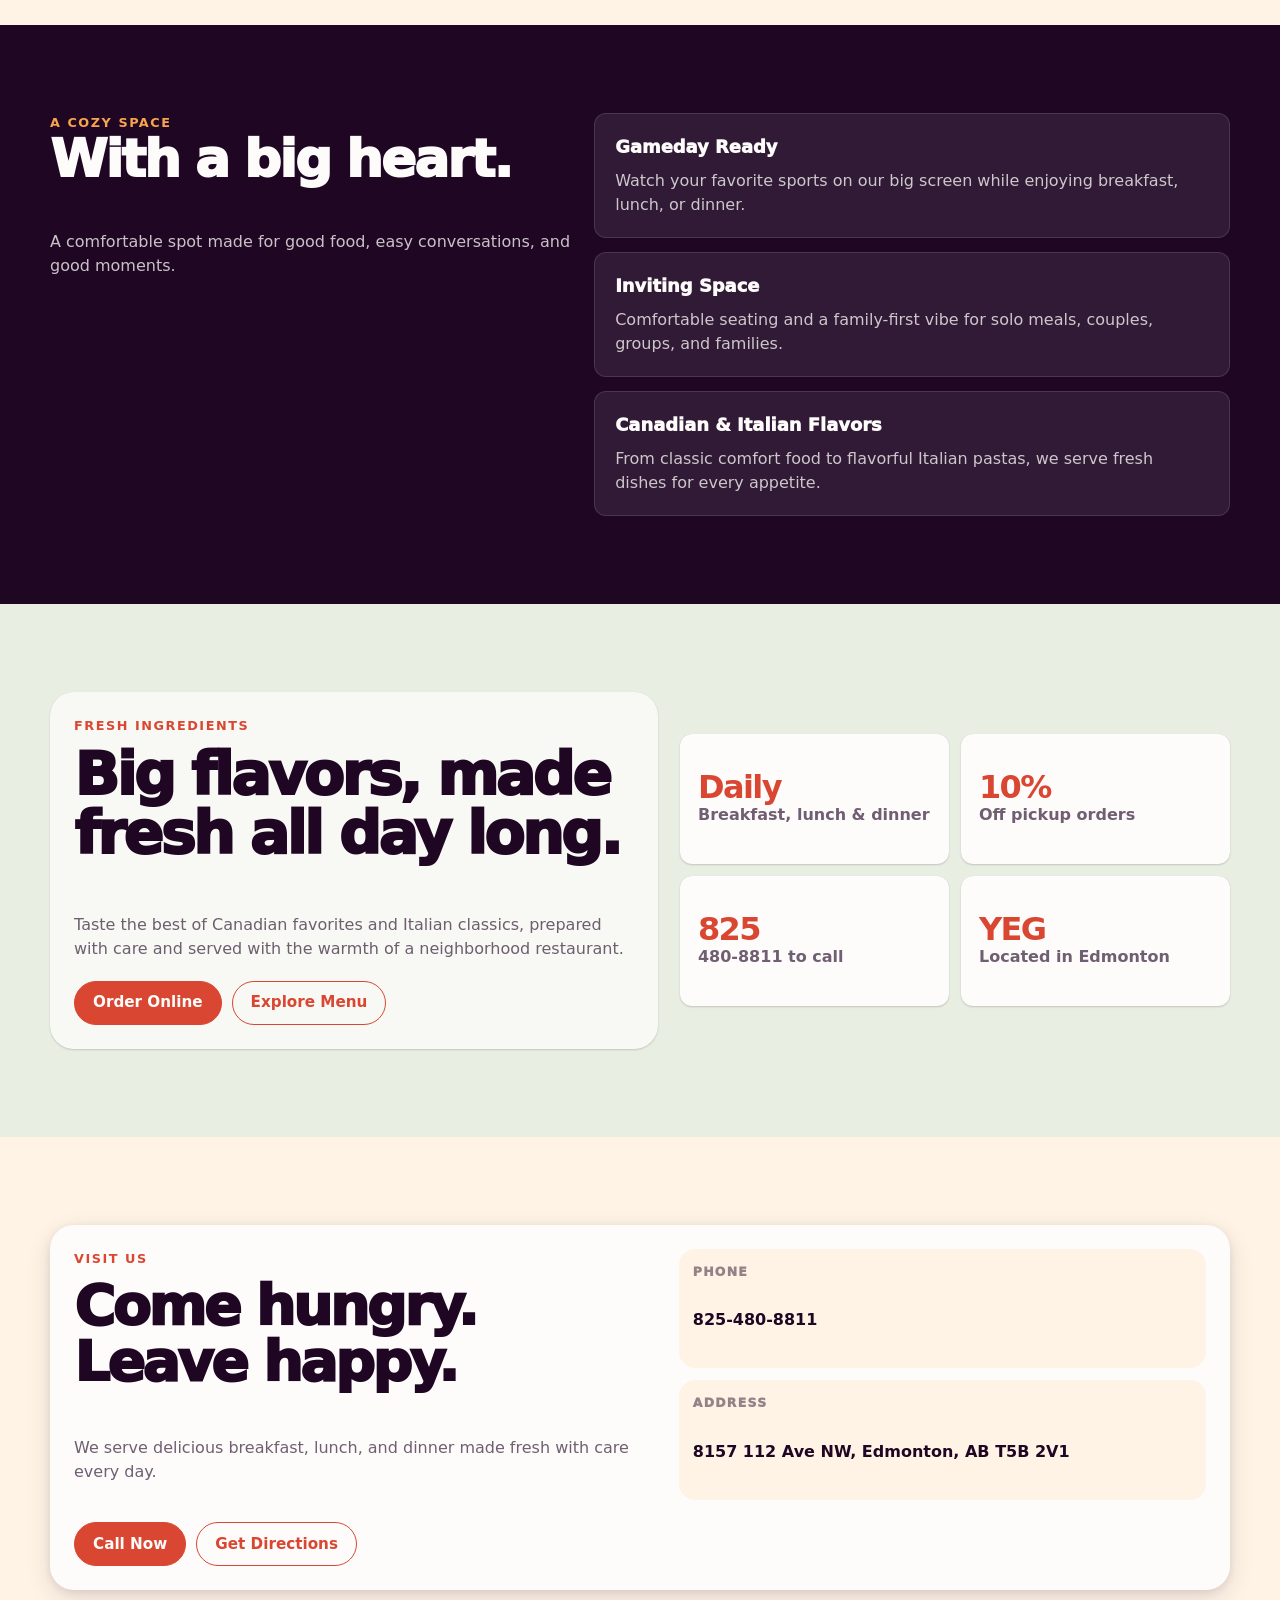
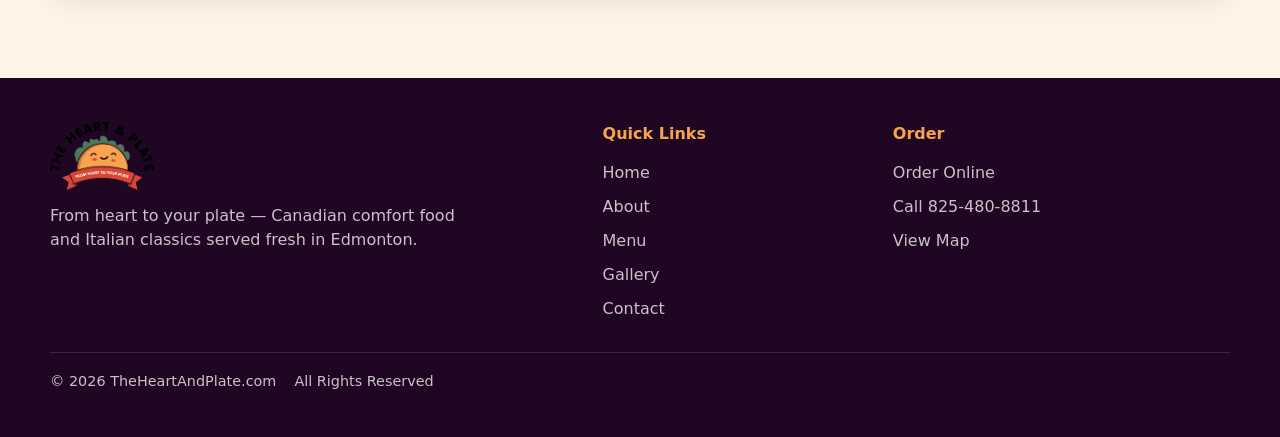
==== commit cef3968f: "Add files via upload" ====
--- a/index.html
+++ b/index.html
@@ -56,7 +56,7 @@
 
       <div class="header-actions">
         <a class="btn btn-outline hide-sm" href="tel:+18254808811">Call</a>
-        <a class="btn btn-primary" href="https://theheartandplate.com/oderonline/">Order Online</a>
+        <a class="btn btn-primary" href="order-online.html">Order Online</a>
       </div>
 
       <button class="menu-toggle" type="button" aria-label="Open menu" aria-controls="mobile-menu" aria-expanded="false" data-menu-toggle>
@@ -73,7 +73,7 @@
       <a href="gallery.html">Gallery</a>
       <a href="contact.html">Contact</a>
       <div class="mobile-menu-actions">
-        <a class="btn btn-primary" href="https://theheartandplate.com/oderonline/">Order Online</a>
+        <a class="btn btn-primary" href="order-online.html">Order Online</a>
         <a class="btn btn-dark" href="tel:+18254808811">Call 825-480-8811</a>
       </div>
     </nav>
@@ -94,7 +94,7 @@
           </div>
 
           <div class="hero-ctas">
-            <a class="btn btn-primary btn-lg" href="https://theheartandplate.com/oderonline/">Order Online</a>
+            <a class="btn btn-primary btn-lg" href="order-online.html">Order Online</a>
             <a class="btn btn-outline btn-lg" href="tel:+18254808811">Call Now</a>
             <a class="btn btn-light btn-lg" href="https://www.google.com/maps/search/?api=1&query=8157%20112%20Ave%20NW%2C%20Edmonton%2C%20AB%20T5B%202V1" target="_blank" rel="noopener">Directions</a>
           </div>
@@ -172,7 +172,7 @@
         <div class="story-copy">
           <p>At The Heart & Plate, every dish tells a story of warmth, flavor, and thoughtful preparation.</p>
           <p>We’re a small, family-run restaurant where guests are treated like friends and food is made with love.</p>
-          <a class="btn btn-on-red" href="https://theheartandplate.com/oderonline/">Order Now</a>
+          <a class="btn btn-on-red" href="order-online.html">Order Now</a>
         </div>
       </div>
     </section>
@@ -255,7 +255,7 @@
           <h2 id="fresh-title">Big flavors, made fresh all day long.</h2>
           <p>Taste the best of Canadian favorites and Italian classics, prepared with care and served with the warmth of a neighborhood restaurant.</p>
           <div class="fresh-actions">
-            <a class="btn btn-primary" href="https://theheartandplate.com/oderonline/">Order Online</a>
+            <a class="btn btn-primary" href="order-online.html">Order Online</a>
             <a class="btn btn-outline" href="menu.html">Explore Menu</a>
           </div>
         </div>
@@ -303,7 +303,7 @@
       </div>
       <div>
         <h2>Order</h2>
-        <a href="https://theheartandplate.com/oderonline/">Order Online</a>
+        <a href="order-online.html">Order Online</a>
         <a href="tel:+18254808811">Call 825-480-8811</a>
         <a href="https://www.google.com/maps/search/?api=1&query=8157%20112%20Ave%20NW%2C%20Edmonton%2C%20AB%20T5B%202V1" target="_blank" rel="noopener">View Map</a>
       </div>
@@ -316,7 +316,7 @@
 
   <div class="mobile-cta" aria-label="Quick mobile actions">
     <a href="tel:+18254808811">Call</a>
-    <a class="mobile-cta-primary" href="https://theheartandplate.com/oderonline/">Order</a>
+    <a class="mobile-cta-primary" href="order-online.html">Order</a>
     <a href="https://www.google.com/maps/search/?api=1&query=8157%20112%20Ave%20NW%2C%20Edmonton%2C%20AB%20T5B%202V1" target="_blank" rel="noopener">Directions</a>
   </div>
 </body>
--- a/styles.css
+++ b/styles.css
@@ -469,3 +469,410 @@
     transition-duration: 0.01ms !important;
   }
 }
+
+/* About page */
+.about-hero {
+  position: relative;
+  overflow: hidden;
+  background:
+    radial-gradient(circle at 12% 10%, rgba(249, 163, 77, 0.36), transparent 30%),
+    radial-gradient(circle at 94% 18%, rgba(217, 71, 50, 0.14), transparent 28%),
+    var(--plate-cream);
+}
+.about-hero-grid,
+.intro-grid,
+.food-philosophy-grid {
+  display: grid;
+  gap: 28px;
+  align-items: center;
+}
+.about-hero h1 {
+  margin-bottom: 16px;
+  color: var(--deep-plum);
+  font-size: clamp(2.45rem, 11vw, 5.25rem);
+  line-height: 0.96;
+  letter-spacing: -0.06em;
+  font-weight: 1000;
+}
+.about-brand-card {
+  position: relative;
+  padding: 28px;
+  border-radius: 34px;
+  background: linear-gradient(145deg, var(--warm-white), var(--soft-taco));
+  box-shadow: var(--shadow-lift);
+}
+.about-brand-card img {
+  filter: drop-shadow(0 10px 12px rgba(31, 7, 36, 0.12));
+}
+.about-brand-note {
+  display: grid;
+  gap: 2px;
+  margin-top: 18px;
+  padding: 16px;
+  border-radius: 20px;
+  background: rgba(254, 252, 251, 0.78);
+  box-shadow: var(--shadow-card);
+}
+.about-brand-note strong {
+  color: var(--ribbon-red);
+  font-size: 1.2rem;
+  font-weight: 1000;
+}
+.about-brand-note span {
+  color: var(--text-soft);
+  font-weight: 900;
+}
+.about-intro {
+  background: var(--warm-white);
+}
+.intro-copy-card {
+  padding: 22px;
+  border-radius: var(--radius-large);
+  background: var(--plate-cream);
+  box-shadow: var(--shadow-card);
+}
+.intro-copy-card p:last-child {
+  margin-bottom: 0;
+}
+.values {
+  background: var(--plate-cream);
+}
+.value-card {
+  position: relative;
+  overflow: hidden;
+}
+.value-card::after {
+  content: "";
+  position: absolute;
+  width: 86px;
+  height: 86px;
+  right: -36px;
+  top: -36px;
+  border-radius: 50%;
+  background: rgba(249, 163, 77, 0.18);
+}
+.about-story-band {
+  background: var(--ribbon-red);
+  color: var(--warm-white);
+}
+.about-story-band h2 {
+  margin-bottom: 0;
+  color: var(--warm-white);
+  font-size: clamp(2.3rem, 10vw, 4.7rem);
+  line-height: 0.95;
+  letter-spacing: -0.06em;
+  font-weight: 1000;
+}
+.food-philosophy {
+  background: var(--fresh-mint);
+}
+.about-stat-grid {
+  display: grid;
+  grid-template-columns: 1fr 1fr;
+  gap: 12px;
+}
+.about-stat-grid div {
+  min-height: 130px;
+  display: grid;
+  align-content: center;
+  padding: 18px;
+  border-radius: var(--radius-card);
+  background: var(--warm-white);
+  box-shadow: var(--shadow-card);
+}
+.about-stat-grid strong {
+  display: block;
+  color: var(--ribbon-red);
+  font-size: clamp(1.75rem, 7vw, 2.6rem);
+  line-height: 1;
+  letter-spacing: -0.05em;
+  font-weight: 1000;
+}
+.about-stat-grid span {
+  color: var(--text-soft);
+  font-weight: 800;
+}
+.visit-band {
+  background: var(--plate-cream);
+}
+.visit-card {
+  border: 2px solid rgba(217, 71, 50, 0.12);
+}
+.desktop-nav a[aria-current="page"],
+.mobile-menu a[aria-current="page"] {
+  background: var(--soft-taco);
+  color: var(--ribbon-red);
+}
+.site-footer a[aria-current="page"] {
+  color: var(--taco-orange);
+}
+
+@media (min-width: 768px) {
+  .about-hero-grid,
+  .intro-grid,
+  .food-philosophy-grid {
+    grid-template-columns: 1.05fr 0.95fr;
+  }
+  .about-brand-card {
+    padding: 34px;
+  }
+}
+
+@media (min-width: 1024px) {
+  .about-hero-grid {
+    grid-template-columns: 1fr 0.82fr;
+    gap: 54px;
+  }
+  .intro-grid {
+    grid-template-columns: 0.9fr 1.1fr;
+    gap: 54px;
+  }
+}
+
+@media (max-width: 359px) {
+  .about-stat-grid {
+    grid-template-columns: 1fr;
+  }
+}
+
+
+/* Multi-page responsive additions */
+.page-hero {
+  background:
+    radial-gradient(circle at 10% 10%, rgba(249, 163, 77, 0.26), transparent 30%),
+    radial-gradient(circle at 90% 8%, rgba(103, 121, 85, 0.18), transparent 28%),
+    var(--plate-cream);
+}
+.page-hero h1 {
+  margin-bottom: 16px;
+  color: var(--deep-plum);
+  font-size: clamp(2.55rem, 11vw, 4.9rem);
+  line-height: .95;
+  letter-spacing: -0.06em;
+  font-weight: 1000;
+}
+.two-col,
+.hero-inner-page,
+.intro-grid,
+.food-philosophy-grid,
+.contact-layout {
+  display: grid;
+  gap: 24px;
+  align-items: center;
+}
+.about-brand-card,
+.prose-card,
+.contact-info-panel,
+.map-card,
+.contact-form,
+.order-card-large,
+.partner-card,
+.note-card,
+.allergy-note {
+  background: var(--warm-white);
+  border-radius: var(--radius-large);
+  box-shadow: var(--shadow-card);
+  padding: 22px;
+}
+.about-brand-card,
+.order-card-large {
+  display: grid;
+  place-items: center;
+  text-align: center;
+  background: linear-gradient(145deg, var(--warm-white), var(--soft-taco));
+}
+.order-card-large strong {
+  margin-top: 12px;
+  color: var(--ribbon-red);
+  font-size: 1.25rem;
+  font-weight: 1000;
+}
+.prose-card h2,
+.map-card h2,
+.contact-form h2,
+.contact-info-panel h2,
+.partner-card h2 {
+  color: var(--deep-plum);
+  font-size: clamp(1.45rem, 5vw, 2.2rem);
+  line-height: 1.05;
+  letter-spacing: -0.04em;
+  font-weight: 1000;
+}
+.warm-card { border: 2px solid rgba(217, 71, 50, 0.12); }
+.menu-jump {
+  display: flex;
+  gap: 10px;
+  overflow-x: auto;
+  padding: 10px 0 4px;
+  margin-top: 24px;
+  scrollbar-width: thin;
+}
+.menu-jump a {
+  flex: 0 0 auto;
+  min-height: 42px;
+  display: inline-flex;
+  align-items: center;
+  padding: 9px 14px;
+  border-radius: var(--radius-pill);
+  background: var(--warm-white);
+  color: var(--deep-plum);
+  box-shadow: var(--shadow-card);
+  font-weight: 1000;
+}
+.menu-section {
+  scroll-margin-top: 96px;
+  margin-bottom: 42px;
+}
+.menu-section-head {
+  margin-bottom: 18px;
+  padding-bottom: 12px;
+  border-bottom: 2px solid rgba(217, 71, 50, 0.16);
+}
+.menu-section-head h2 {
+  margin-bottom: 4px;
+  color: var(--deep-plum);
+  font-size: clamp(1.8rem, 6vw, 3rem);
+  line-height: 1;
+  letter-spacing: -0.05em;
+  font-weight: 1000;
+}
+.menu-section-head span { color: var(--text-soft); font-weight: 800; }
+.menu-list {
+  display: grid;
+  gap: 12px;
+}
+.menu-item-card {
+  display: grid;
+  gap: 12px;
+  padding: 18px;
+  border-radius: var(--radius-card);
+  background: var(--warm-white);
+  box-shadow: var(--shadow-card);
+}
+.menu-item-card h3 {
+  margin-bottom: 6px;
+  color: var(--deep-plum);
+  font-size: 1.05rem;
+  font-weight: 1000;
+}
+.menu-item-card p { margin-bottom: 0; }
+.menu-item-card strong {
+  align-self: start;
+  color: var(--ribbon-red);
+  font-size: 1.05rem;
+  white-space: nowrap;
+}
+.note-card,
+.allergy-note {
+  margin-top: 18px;
+  color: var(--text-soft);
+  font-weight: 800;
+}
+.allergy-note { border: 2px dashed rgba(217, 71, 50, 0.28); }
+.gallery-grid,
+.partner-grid {
+  display: grid;
+  gap: 16px;
+}
+.gallery-tile {
+  min-height: 220px;
+  display: flex;
+  flex-direction: column;
+  justify-content: flex-end;
+  padding: 20px;
+  border-radius: var(--radius-large);
+  box-shadow: var(--shadow-lift);
+  overflow: hidden;
+  position: relative;
+}
+.gallery-tile::before {
+  content: "";
+  position: absolute;
+  inset: 0;
+  background: linear-gradient(to top, rgba(31,7,36,.74), rgba(31,7,36,.05));
+}
+.gallery-tile span,
+.gallery-tile p { position: relative; z-index: 1; }
+.gallery-tile span { color: var(--warm-white); font-size: 1.45rem; font-weight: 1000; line-height: 1; letter-spacing: -0.04em; }
+.gallery-tile p { margin: 8px 0 0; color: rgba(255,252,251,.78); }
+.tile-1 { background: radial-gradient(circle at 30% 20%, #FFE1BD, #D94732 48%, #1F0724); }
+.tile-2 { background: radial-gradient(circle at 70% 20%, #F9A34D, #BF3828 48%, #1F0724); }
+.tile-3 { background: radial-gradient(circle at 25% 15%, #E8EFE2, #677955 50%, #1F0724); }
+.tile-4 { background: radial-gradient(circle at 70% 28%, #FEFCFB, #F9A34D 45%, #D94732); }
+.tile-5 { background: radial-gradient(circle at 40% 20%, #FFE1BD, #DD8C38 42%, #1F0724); }
+.tile-6 { background: radial-gradient(circle at 70% 20%, #E8EFE2, #D94732 50%, #1F0724); }
+.contact-info-panel {
+  display: grid;
+  gap: 12px;
+}
+.contact-info-panel a,
+.contact-details a {
+  padding: 14px;
+  border-radius: 16px;
+  background: var(--plate-cream);
+}
+.contact-info-panel span,
+.contact-details span {
+  display: block;
+  color: var(--text-muted);
+  font-size: .78rem;
+  font-weight: 1000;
+  letter-spacing: .1em;
+  text-transform: uppercase;
+}
+.contact-info-panel strong,
+.contact-details strong { color: var(--deep-plum); }
+.contact-form label {
+  display: grid;
+  gap: 7px;
+  margin-bottom: 14px;
+  color: var(--deep-plum);
+  font-weight: 900;
+}
+.contact-form input,
+.contact-form textarea {
+  width: 100%;
+  min-height: 46px;
+  border: 1.5px solid rgba(31, 7, 36, 0.18);
+  border-radius: 14px;
+  padding: 12px 14px;
+  color: var(--deep-plum);
+  background: var(--plate-cream);
+  font: inherit;
+}
+.contact-form input:focus,
+.contact-form textarea:focus {
+  outline: none;
+  border-color: var(--ribbon-red);
+  box-shadow: 0 0 0 3px rgba(217, 71, 50, 0.12);
+}
+.form-note { margin: 14px 0 0; font-size: .9rem; }
+.partner-card {
+  display: grid;
+  gap: 10px;
+  border: 2px solid rgba(217, 71, 50, .1);
+}
+.partner-card p { margin-bottom: 4px; }
+
+@media (min-width: 640px) {
+  .menu-item-card { grid-template-columns: 1fr auto; }
+  .gallery-grid { grid-template-columns: repeat(2, 1fr); }
+}
+@media (min-width: 768px) {
+  .two-col,
+  .hero-inner-page,
+  .intro-grid,
+  .food-philosophy-grid,
+  .contact-layout { grid-template-columns: 1fr 1fr; }
+  .partner-grid { grid-template-columns: repeat(3, 1fr); }
+  .menu-list { grid-template-columns: repeat(2, 1fr); }
+}
+@media (min-width: 1024px) {
+  .hero-inner-page { grid-template-columns: 1.08fr .92fr; gap: 54px; }
+  .gallery-grid { grid-template-columns: repeat(4, 1fr); }
+  .gallery-tile:nth-child(1), .gallery-tile:nth-child(6) { grid-column: span 2; }
+}
+@media (max-width: 480px) {
+  .menu-item-card strong { justify-self: start; }
+  .gallery-tile { min-height: 190px; }
+}
